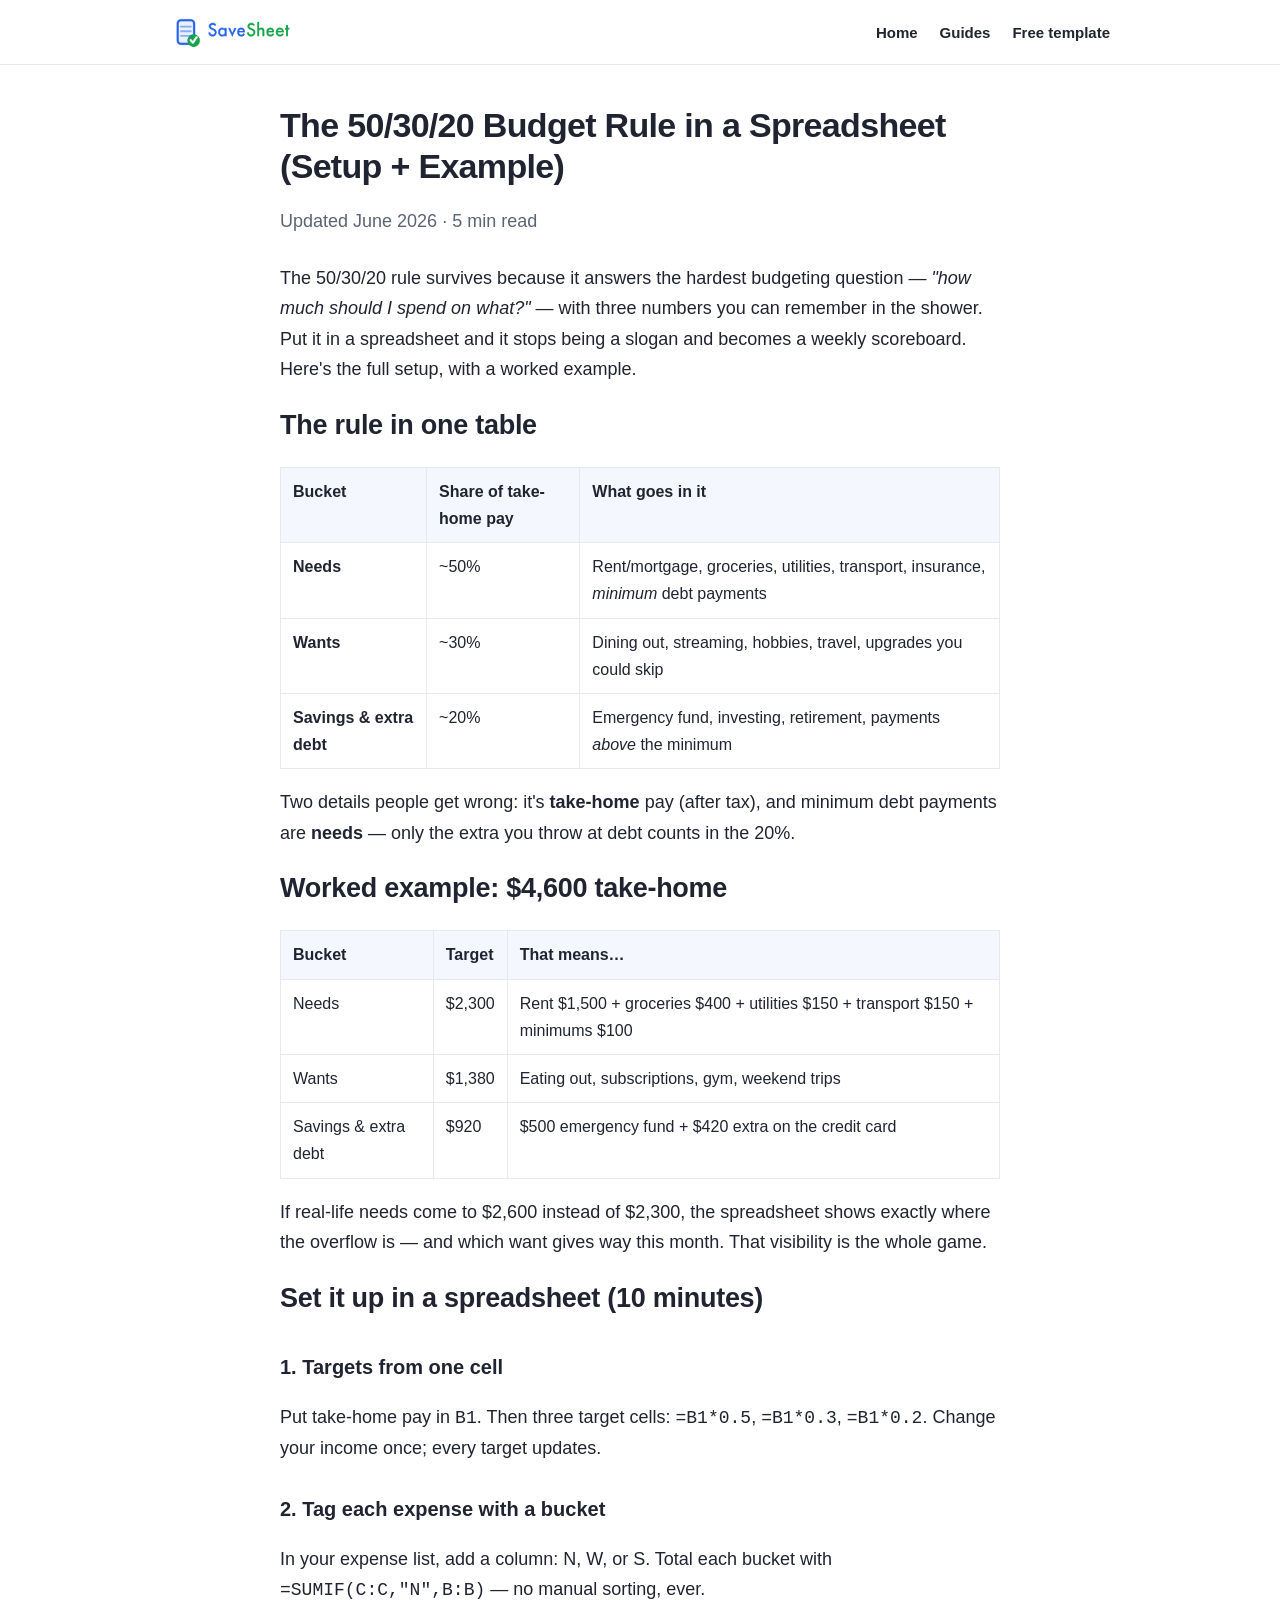
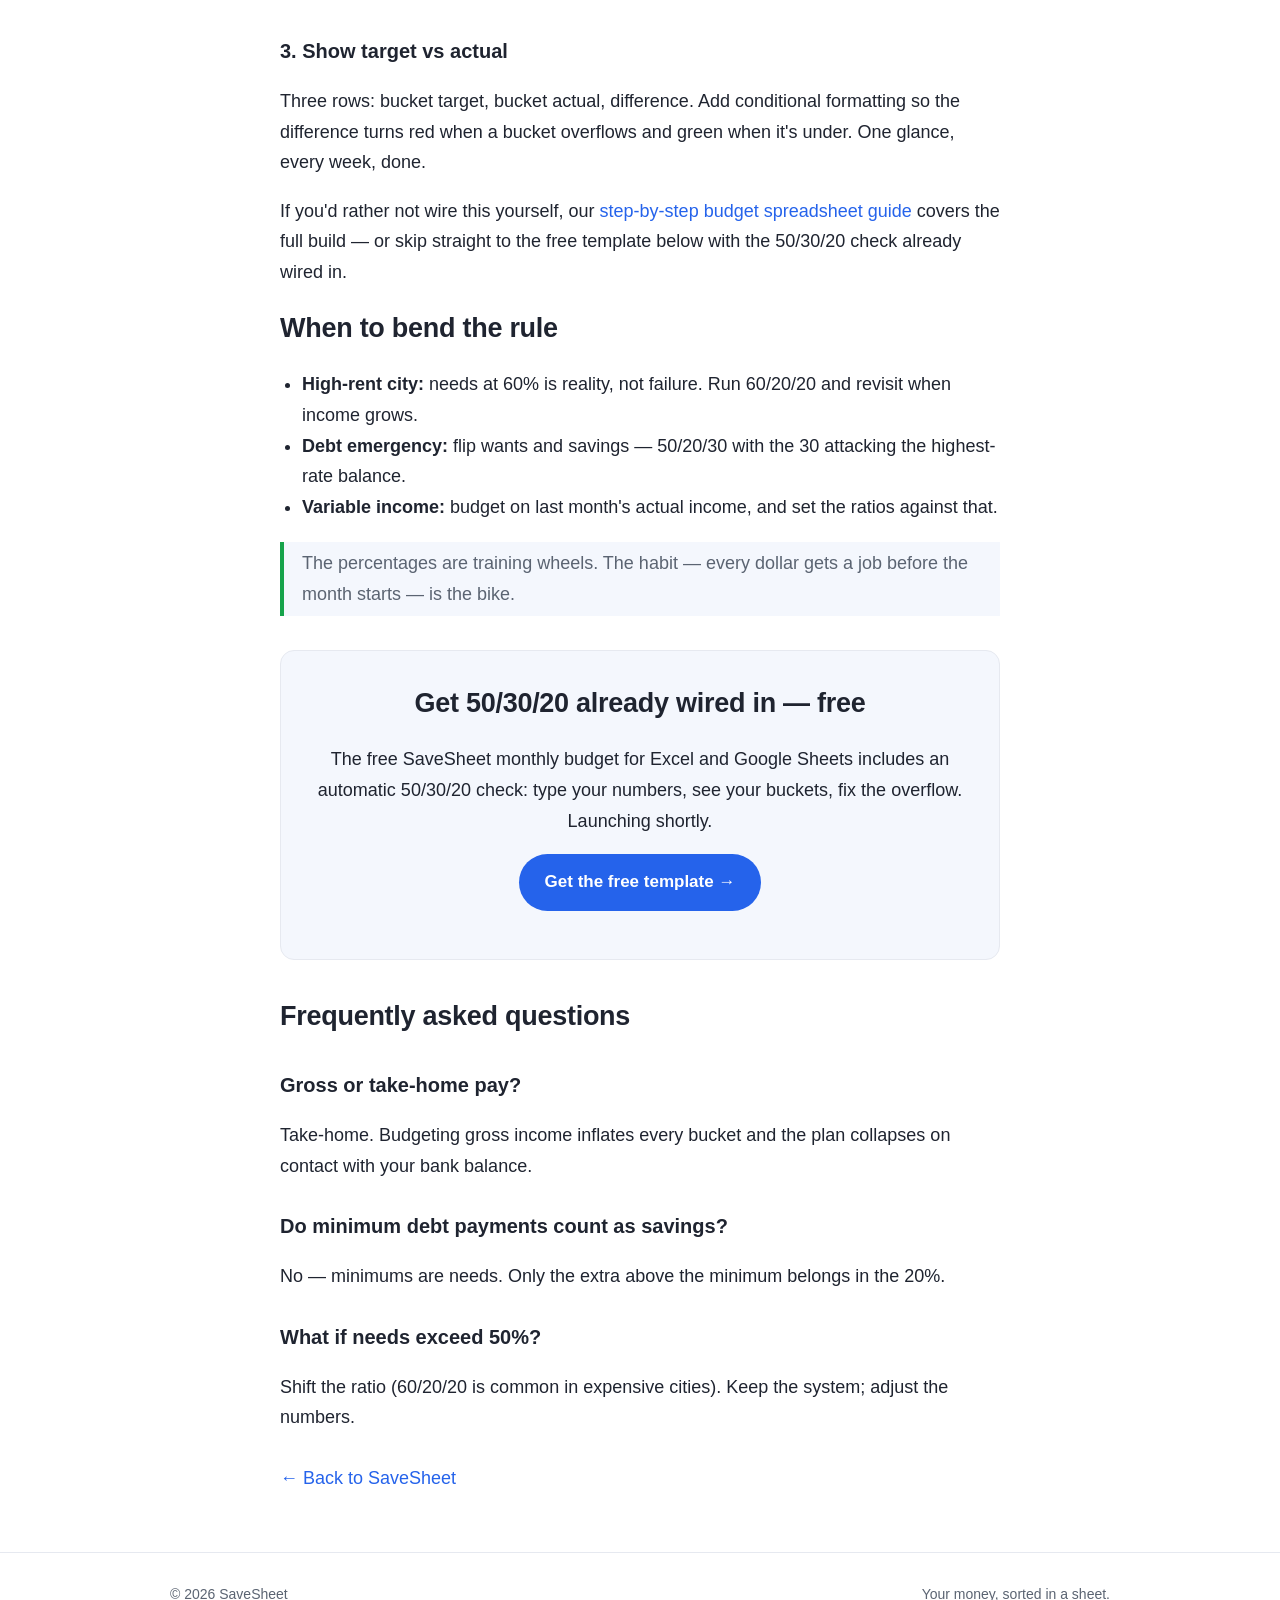
==== blog/50-30-20-budget-spreadsheet.html @ d44e64d5 "Add 2 SEO guides: 50/30/20 budget rule + debt snowball vs avalanche" ====
<!doctype html>
<html lang="en">
<head>
<meta charset="utf-8">
<meta name="viewport" content="width=device-width,initial-scale=1">
<title>The 50/30/20 Budget Rule in a Spreadsheet (Setup + Example)</title>
<meta name="description" content="How to set up the 50/30/20 budget rule in Excel or Google Sheets: what counts as needs, wants and savings, a worked example on a $4,600 income, the formulas, and when to bend the rule.">
<link rel="canonical" href="https://underwritely.github.io/SaveSheet/blog/50-30-20-budget-spreadsheet.html">
<meta property="og:type" content="article">
<meta property="og:title" content="The 50/30/20 Budget Rule in a Spreadsheet (Setup + Example)">
<meta property="og:description" content="Needs, wants, savings — set up the 50/30/20 rule in a spreadsheet in 10 minutes, with a worked example.">
<meta property="og:url" content="https://underwritely.github.io/SaveSheet/blog/50-30-20-budget-spreadsheet.html">
<link rel="stylesheet" href="../assets/style.css">
<script type="application/ld+json">
{"@context":"https://schema.org","@type":"Article",
"headline":"The 50/30/20 Budget Rule in a Spreadsheet (Setup + Example)",
"description":"How to set up the 50/30/20 budget rule in Excel or Google Sheets, with a worked example.",
"author":{"@type":"Organization","name":"SaveSheet"},
"publisher":{"@type":"Organization","name":"SaveSheet"},
"datePublished":"2026-06-10","dateModified":"2026-06-10",
"mainEntityOfPage":"https://underwritely.github.io/SaveSheet/blog/50-30-20-budget-spreadsheet.html"}
</script>
<script type="application/ld+json">
{"@context":"https://schema.org","@type":"FAQPage","mainEntity":[
{"@type":"Question","name":"Is the 50/30/20 rule based on gross or take-home pay?",
"acceptedAnswer":{"@type":"Answer","text":"Take-home (after-tax) pay. Using gross income makes every bucket look bigger than the money you can actually spend, and the budget fails in week one."}},
{"@type":"Question","name":"Do minimum debt payments count as savings in 50/30/20?",
"acceptedAnswer":{"@type":"Answer","text":"No — minimum payments are needs, because you must make them. Anything you pay above the minimum counts toward the 20% savings-and-debt bucket."}},
{"@type":"Question","name":"What if my rent makes needs more than 50%?",
"acceptedAnswer":{"@type":"Answer","text":"Common in high-rent cities. Shift the ratio — say 60/20/20 — rather than abandoning the system. The point is giving every dollar a job, not hitting an exact percentage."}}
]}
</script>
</head>
<body>
<header class="site"><div class="wrap">
  <a href="../index.html"><img src="../assets/savesheet-logo.png" alt="SaveSheet"></a>
  <nav><a href="../index.html">Home</a><a href="how-to-make-a-budget-spreadsheet.html">Guides</a><a href="../index.html#get">Free template</a></nav>
</div></header>

<div class="wrap"><article class="post">
<h1>The 50/30/20 Budget Rule in a Spreadsheet (Setup + Example)</h1>
<p class="meta">Updated June 2026 · 5 min read</p>

<p>The 50/30/20 rule survives because it answers the hardest budgeting question — <em>"how much should I spend on what?"</em> — with three numbers you can remember in the shower. Put it in a spreadsheet and it stops being a slogan and becomes a weekly scoreboard. Here's the full setup, with a worked example.</p>

<h2>The rule in one table</h2>
<table>
<tr><th>Bucket</th><th>Share of take-home pay</th><th>What goes in it</th></tr>
<tr><td><strong>Needs</strong></td><td>~50%</td><td>Rent/mortgage, groceries, utilities, transport, insurance, <em>minimum</em> debt payments</td></tr>
<tr><td><strong>Wants</strong></td><td>~30%</td><td>Dining out, streaming, hobbies, travel, upgrades you could skip</td></tr>
<tr><td><strong>Savings &amp; extra debt</strong></td><td>~20%</td><td>Emergency fund, investing, retirement, payments <em>above</em> the minimum</td></tr>
</table>
<p>Two details people get wrong: it's <strong>take-home</strong> pay (after tax), and minimum debt payments are <strong>needs</strong> — only the extra you throw at debt counts in the 20%.</p>

<h2>Worked example: $4,600 take-home</h2>
<table>
<tr><th>Bucket</th><th>Target</th><th>That means…</th></tr>
<tr><td>Needs</td><td>$2,300</td><td>Rent $1,500 + groceries $400 + utilities $150 + transport $150 + minimums $100</td></tr>
<tr><td>Wants</td><td>$1,380</td><td>Eating out, subscriptions, gym, weekend trips</td></tr>
<tr><td>Savings &amp; extra debt</td><td>$920</td><td>$500 emergency fund + $420 extra on the credit card</td></tr>
</table>
<p>If real-life needs come to $2,600 instead of $2,300, the spreadsheet shows exactly where the overflow is — and which want gives way this month. That visibility is the whole game.</p>

<h2>Set it up in a spreadsheet (10 minutes)</h2>
<h3>1. Targets from one cell</h3>
<p>Put take-home pay in <code>B1</code>. Then three target cells: <code>=B1*0.5</code>, <code>=B1*0.3</code>, <code>=B1*0.2</code>. Change your income once; every target updates.</p>
<h3>2. Tag each expense with a bucket</h3>
<p>In your expense list, add a column: N, W, or S. Total each bucket with <code>=SUMIF(C:C,"N",B:B)</code> — no manual sorting, ever.</p>
<h3>3. Show target vs actual</h3>
<p>Three rows: bucket target, bucket actual, difference. Add conditional formatting so the difference turns red when a bucket overflows and green when it's under. One glance, every week, done.</p>
<p>If you'd rather not wire this yourself, our <a href="how-to-make-a-budget-spreadsheet.html">step-by-step budget spreadsheet guide</a> covers the full build — or skip straight to the free template below with the 50/30/20 check already wired in.</p>

<h2>When to bend the rule</h2>
<ul>
<li><strong>High-rent city:</strong> needs at 60% is reality, not failure. Run 60/20/20 and revisit when income grows.</li>
<li><strong>Debt emergency:</strong> flip wants and savings — 50/20/30 with the 30 attacking the highest-rate balance.</li>
<li><strong>Variable income:</strong> budget on last month's actual income, and set the ratios against that.</li>
</ul>
<blockquote>The percentages are training wheels. The habit — every dollar gets a job before the month starts — is the bike.</blockquote>

<div class="cta">
  <h2>Get 50/30/20 already wired in — free</h2>
  <p>The free SaveSheet monthly budget for Excel and Google Sheets includes an automatic 50/30/20 check: type your numbers, see your buckets, fix the overflow. Launching shortly.</p>
  <p><a class="btn" href="../index.html#get">Get the free template →</a></p>
</div>

<h2>Frequently asked questions</h2>
<h3>Gross or take-home pay?</h3>
<p>Take-home. Budgeting gross income inflates every bucket and the plan collapses on contact with your bank balance.</p>
<h3>Do minimum debt payments count as savings?</h3>
<p>No — minimums are needs. Only the extra above the minimum belongs in the 20%.</p>
<h3>What if needs exceed 50%?</h3>
<p>Shift the ratio (60/20/20 is common in expensive cities). Keep the system; adjust the numbers.</p>

<p style="margin-top:30px"><a href="../index.html">← Back to SaveSheet</a></p>
</article></div>

<footer class="site"><div class="wrap">
  <span>© 2026 SaveSheet</span>
  <span>Your money, sorted in a sheet.</span>
</div></footer>
</body>
</html>
---- assets/style.css ----
:root{
  --blue:#2563EB; --blue-dark:#1D4ED8; --green:#16A34A; --ink:#1F2430;
  --muted:#5B6472; --line:#E6E9F0; --bg:#FFFFFF; --soft:#F4F7FD;
  --radius:14px; --wrap:760px;
}
*{box-sizing:border-box}
html{scroll-behavior:smooth}
body{
  margin:0;color:var(--ink);background:var(--bg);
  font-family:-apple-system,BlinkMacSystemFont,"Segoe UI","Helvetica Neue",Arial,sans-serif;
  line-height:1.7;font-size:18px;-webkit-font-smoothing:antialiased;
}
a{color:var(--blue);text-decoration:none}
a:hover{text-decoration:underline}
.wrap{max-width:var(--wrap);margin:0 auto;padding:0 20px}
header.site{border-bottom:1px solid var(--line);background:#fff;position:sticky;top:0;z-index:10}
header.site .wrap{display:flex;align-items:center;justify-content:space-between;height:64px;max-width:980px}
header.site img{height:42px;display:block}
nav a{color:var(--ink);font-weight:600;font-size:15px;margin-left:22px}
.hero{background:linear-gradient(180deg,var(--soft),#fff);padding:56px 0 48px;text-align:center}
.hero-logo{height:92px;width:auto;margin:0 auto 22px;display:block}
@media(max-width:680px){.hero-logo{height:66px}}
.hero h1{font-size:40px;line-height:1.2;margin:0 0 14px;letter-spacing:-.02em}
.hero p.lead{font-size:20px;color:var(--muted);max-width:620px;margin:0 auto 28px}
.btn{display:inline-block;background:var(--blue);color:#fff;font-weight:700;
  padding:14px 26px;border-radius:999px;font-size:17px}
.btn:hover{background:var(--blue-dark);text-decoration:none}
.btn.green{background:var(--green)}
.pill{display:inline-block;background:#E9F2FF;color:var(--blue-dark);font-weight:700;
  font-size:13px;padding:6px 14px;border-radius:999px;margin-bottom:18px}
section{padding:46px 0}
h2{font-size:27px;letter-spacing:-.01em;margin:0 0 16px}
h3{font-size:20px;margin:28px 0 8px}
.grid{display:grid;grid-template-columns:repeat(3,1fr);gap:18px;margin-top:8px}
.card{border:1px solid var(--line);border-radius:var(--radius);padding:22px;background:#fff}
.card h3{margin:0 0 6px;font-size:18px}
.card p{margin:0;color:var(--muted);font-size:15px}
.center{text-align:center}
table{border-collapse:collapse;width:100%;margin:18px 0;font-size:16px}
th,td{border:1px solid var(--line);padding:10px 12px;text-align:left;vertical-align:top}
th{background:var(--soft)}
.cta{background:var(--soft);border:1px solid var(--line);border-radius:var(--radius);
  padding:30px;text-align:center;margin:34px 0}
.cta h2{margin-top:0}
article.post{padding:40px 0 10px}
article.post h1{font-size:34px;line-height:1.22;letter-spacing:-.02em;margin:0 0 10px}
.meta{color:var(--muted);font-size:15px;margin-bottom:26px}
article.post p,article.post li{font-size:18px}
article.post ul,article.post ol{padding-left:22px}
blockquote{border-left:4px solid var(--green);margin:20px 0;padding:6px 18px;color:var(--muted);background:var(--soft)}
footer.site{border-top:1px solid var(--line);color:var(--muted);font-size:14px;padding:30px 0;margin-top:30px}
footer.site .wrap{max-width:980px;display:flex;justify-content:space-between;flex-wrap:wrap;gap:10px}
@media(max-width:680px){
  .hero h1{font-size:31px}.grid{grid-template-columns:1fr}body{font-size:17px}
  nav a{margin-left:14px;font-size:14px}
}
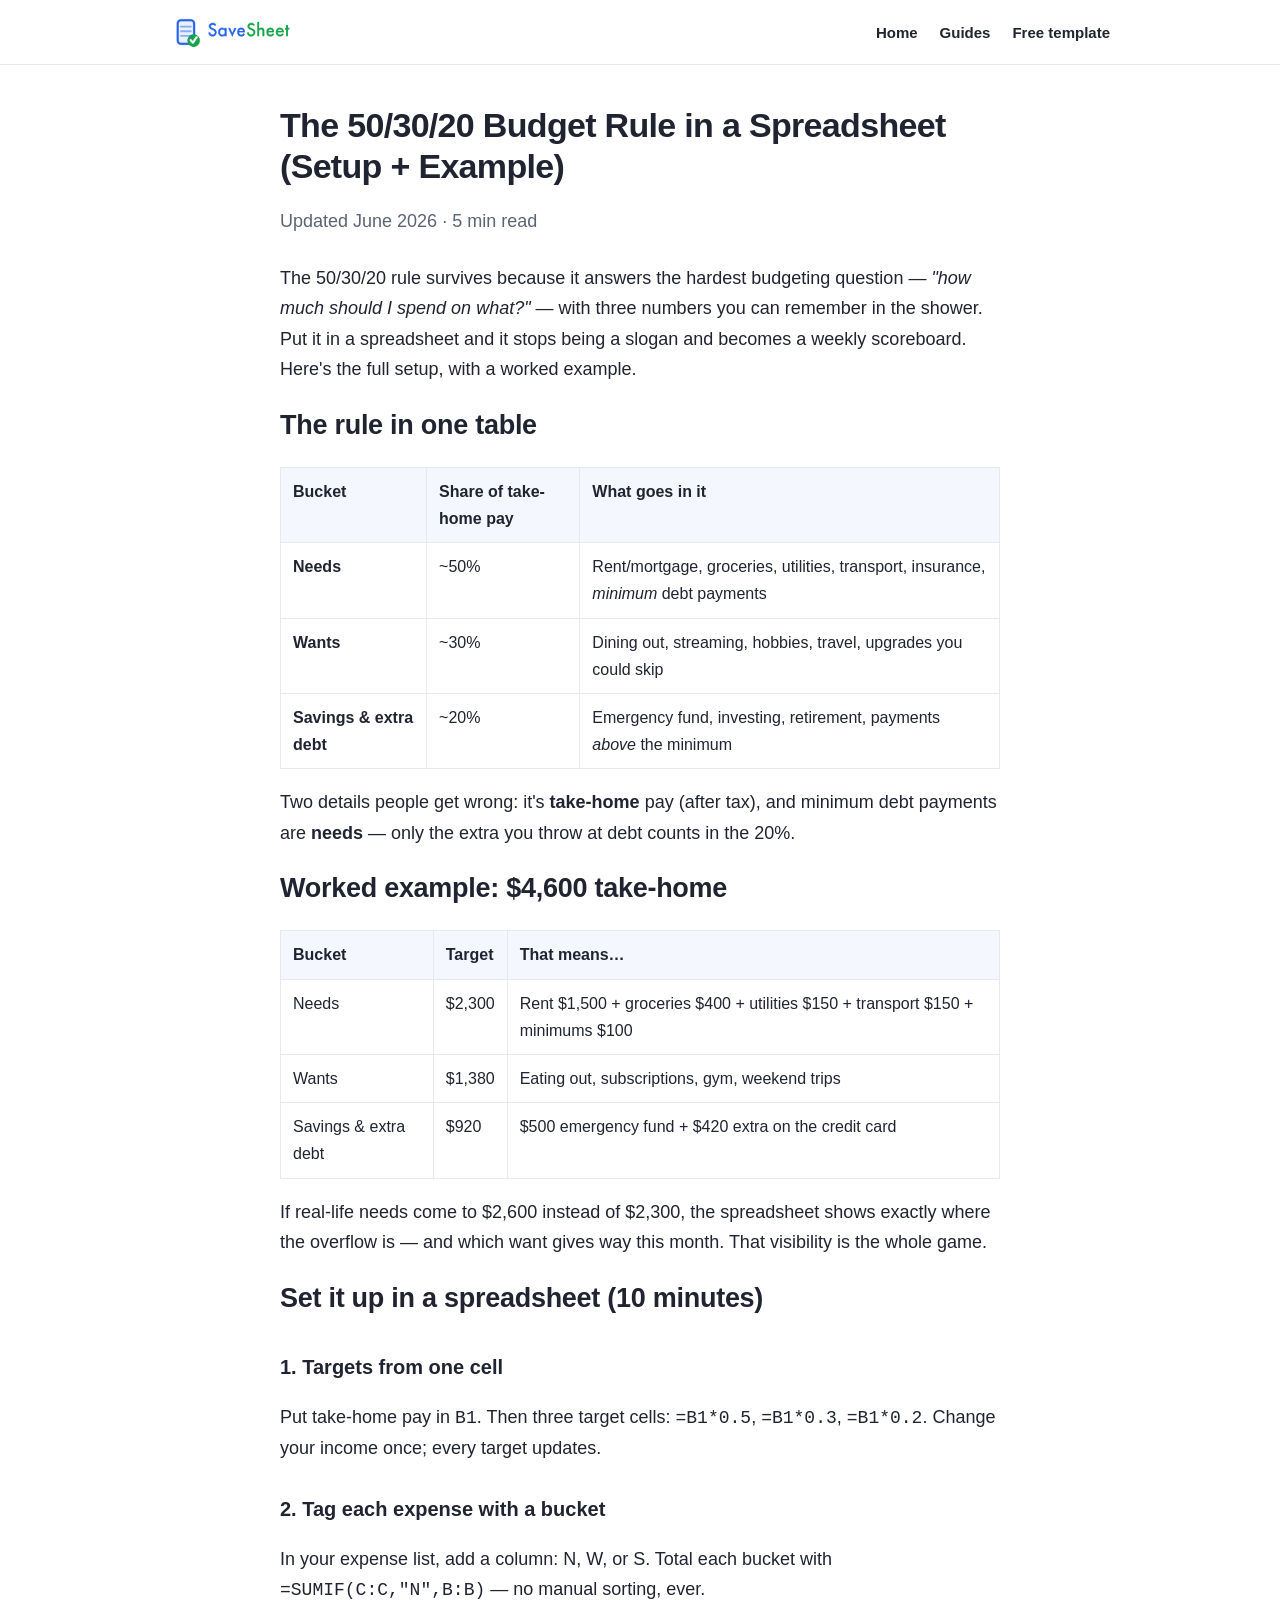
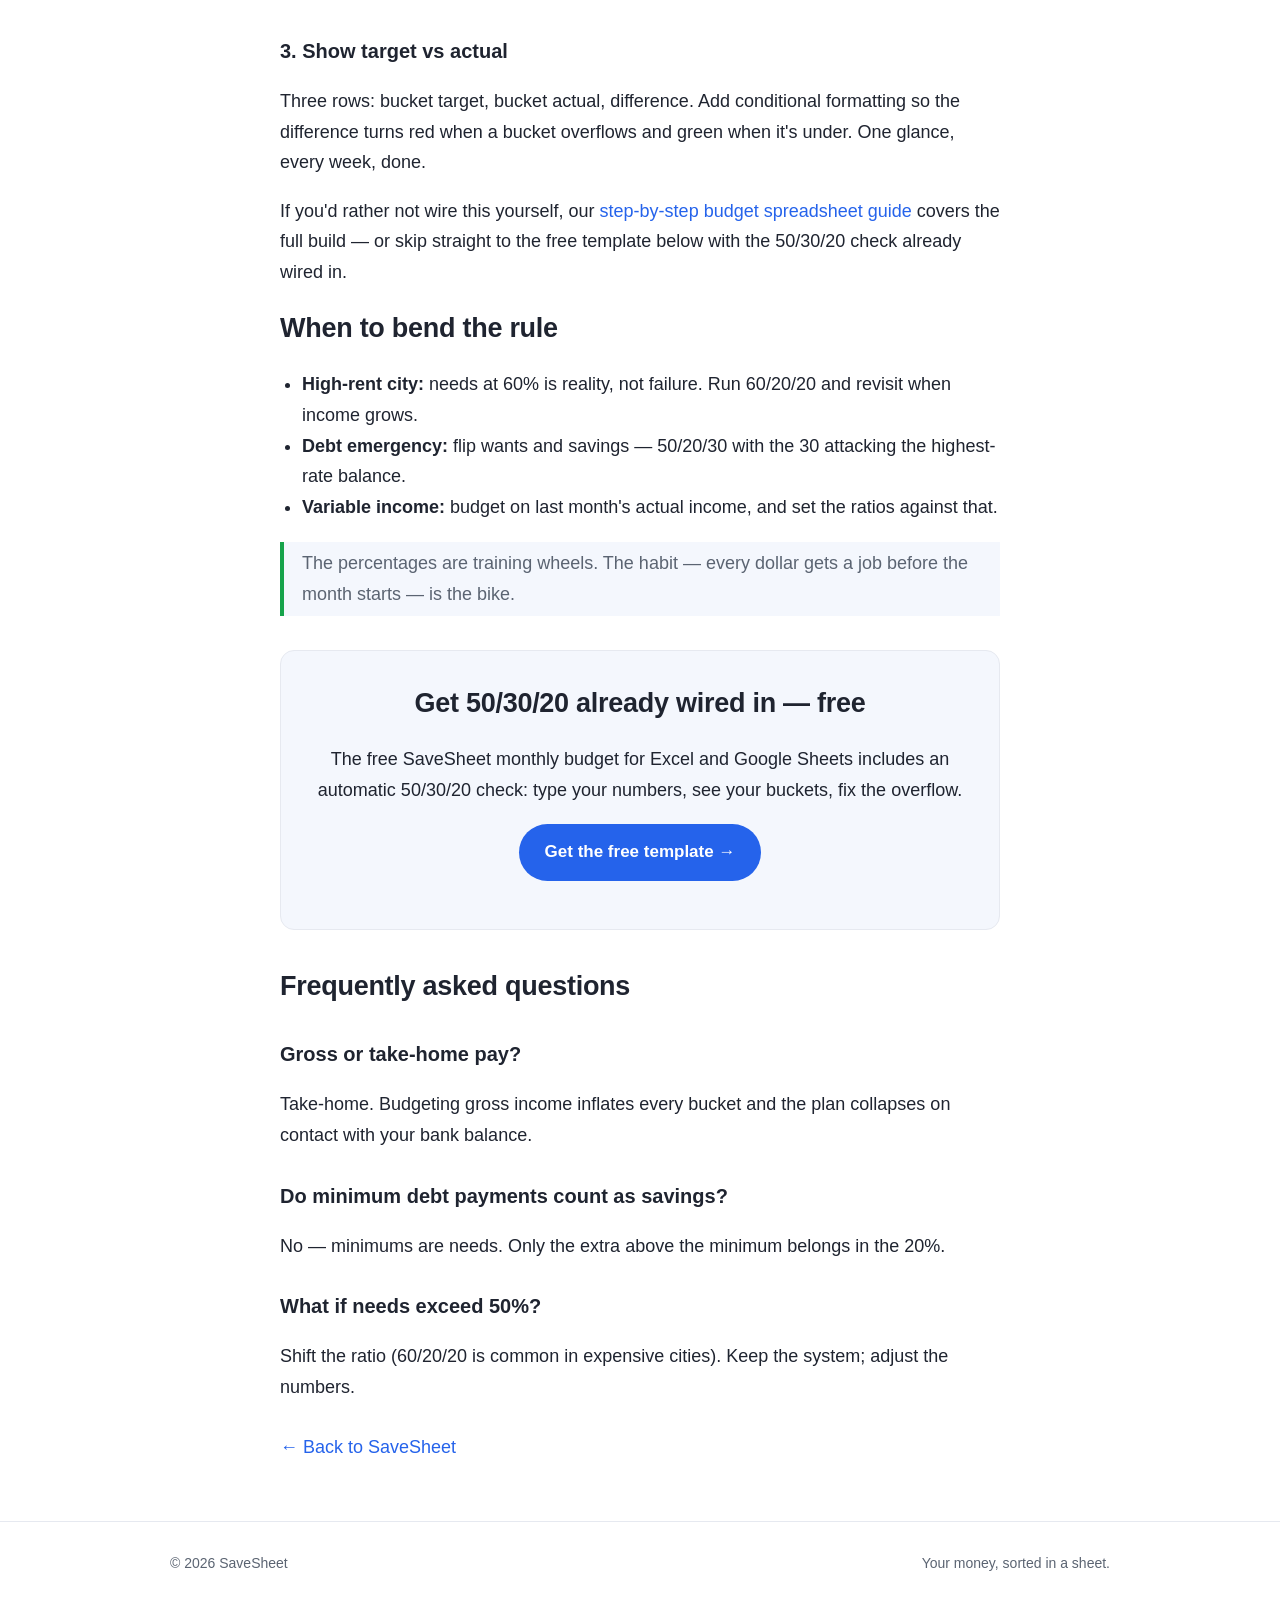
==== commit d722be3b: "Wire live Gumroad product links: free template + bundle CTAs replace launching-shortly" ====
--- a/blog/50-30-20-budget-spreadsheet.html
+++ b/blog/50-30-20-budget-spreadsheet.html
@@ -80,8 +80,8 @@
 
 <div class="cta">
   <h2>Get 50/30/20 already wired in — free</h2>
-  <p>The free SaveSheet monthly budget for Excel and Google Sheets includes an automatic 50/30/20 check: type your numbers, see your buckets, fix the overflow. Launching shortly.</p>
-  <p><a class="btn" href="../index.html#get">Get the free template →</a></p>
+  <p>The free SaveSheet monthly budget for Excel and Google Sheets includes an automatic 50/30/20 check: type your numbers, see your buckets, fix the overflow.</p>
+  <p><a class="btn" href="https://underwritely.gumroad.com/l/SaveSheet_Free">Get the free template →</a></p>
 </div>
 
 <h2>Frequently asked questions</h2>
